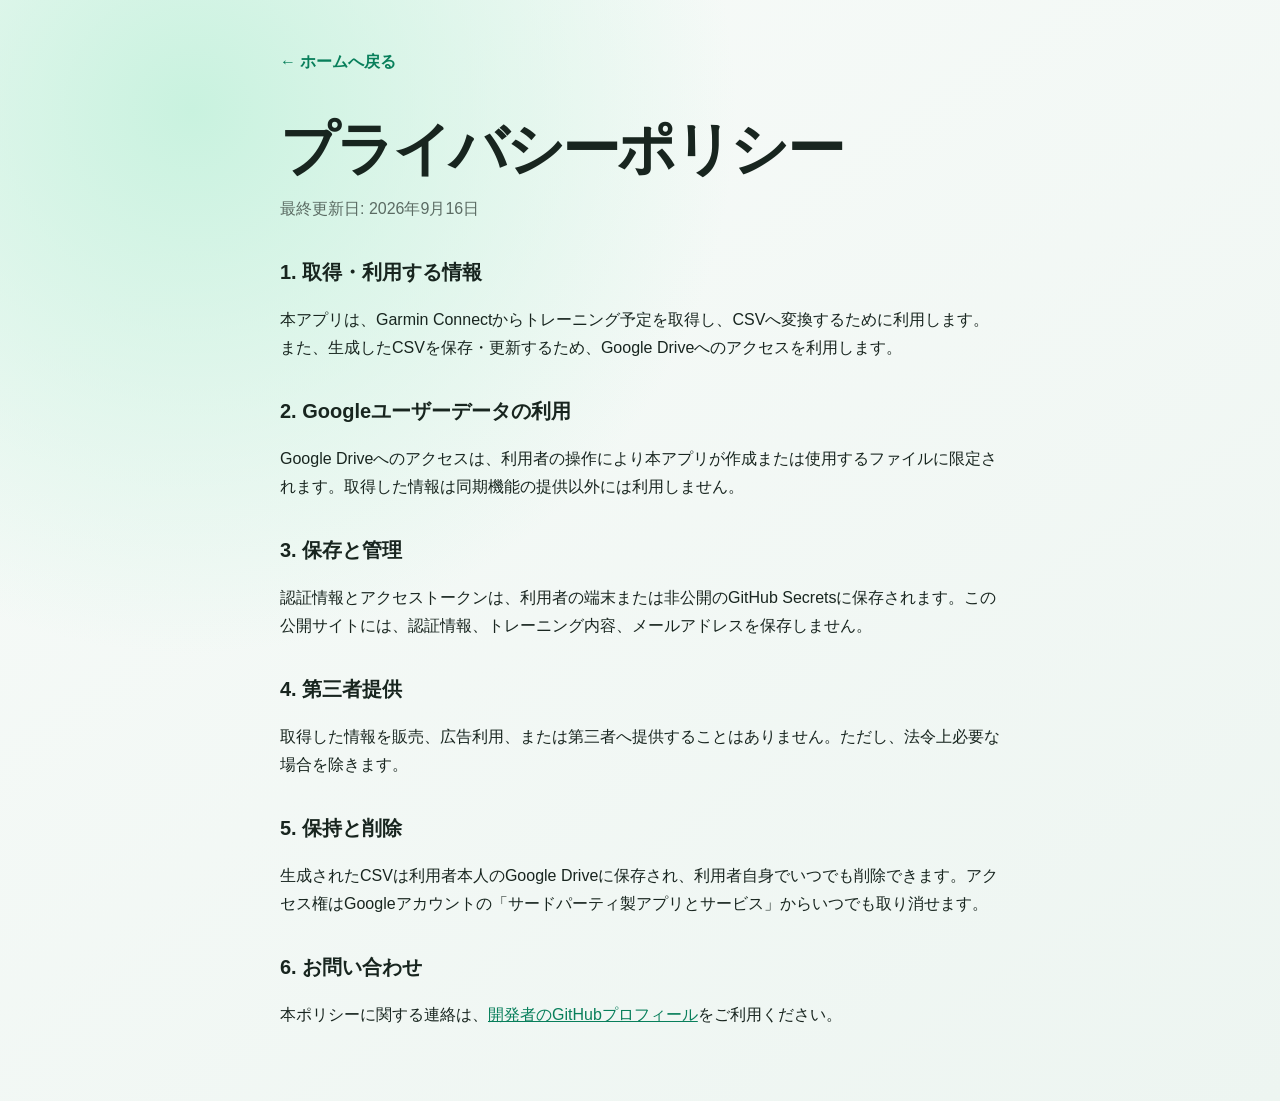
==== privacy.html @ b2700d99 "Add app information and privacy pages" ====
<!doctype html>
<html lang="ja">
<head>
  <meta charset="utf-8">
  <meta name="viewport" content="width=device-width, initial-scale=1">
  <title>プライバシーポリシー | Garmin Training Sync</title>
  <link rel="stylesheet" href="styles.css">
</head>
<body>
  <main class="container document">
    <a class="back" href="index.html">← ホームへ戻る</a>
    <h1>プライバシーポリシー</h1>
    <p class="updated">最終更新日: 2026年9月16日</p>

    <h2>1. 取得・利用する情報</h2>
    <p>本アプリは、Garmin Connectからトレーニング予定を取得し、CSVへ変換するために利用します。また、生成したCSVを保存・更新するため、Google Driveへのアクセスを利用します。</p>

    <h2>2. Googleユーザーデータの利用</h2>
    <p>Google Driveへのアクセスは、利用者の操作により本アプリが作成または使用するファイルに限定されます。取得した情報は同期機能の提供以外には利用しません。</p>

    <h2>3. 保存と管理</h2>
    <p>認証情報とアクセストークンは、利用者の端末または非公開のGitHub Secretsに保存されます。この公開サイトには、認証情報、トレーニング内容、メールアドレスを保存しません。</p>

    <h2>4. 第三者提供</h2>
    <p>取得した情報を販売、広告利用、または第三者へ提供することはありません。ただし、法令上必要な場合を除きます。</p>

    <h2>5. 保持と削除</h2>
    <p>生成されたCSVは利用者本人のGoogle Driveに保存され、利用者自身でいつでも削除できます。アクセス権はGoogleアカウントの「サードパーティ製アプリとサービス」からいつでも取り消せます。</p>

    <h2>6. お問い合わせ</h2>
    <p>本ポリシーに関する連絡は、<a href="https://github.com/goriwest-cmd">開発者のGitHubプロフィール</a>をご利用ください。</p>
  </main>
</body>
</html>
---- styles.css ----
:root {
  color-scheme: light;
  --ink: #18251f;
  --muted: #5b6b63;
  --accent: #087f5b;
  --surface: rgba(255, 255, 255, 0.88);
  --border: #dce7e1;
}

* { box-sizing: border-box; }

body {
  margin: 0;
  min-height: 100vh;
  color: var(--ink);
  font-family: -apple-system, BlinkMacSystemFont, "Segoe UI", sans-serif;
  line-height: 1.75;
  background:
    radial-gradient(circle at 15% 10%, #c9f2df 0, transparent 34rem),
    linear-gradient(145deg, #f8fbf9, #edf5f1);
}

a { color: var(--accent); }

.container {
  width: min(760px, calc(100% - 40px));
  margin: 0 auto;
  padding: 72px 0 56px;
}

.hero { padding: 40px 0 32px; }

.eyebrow {
  margin: 0 0 10px;
  color: var(--accent);
  font-size: .78rem;
  font-weight: 750;
  letter-spacing: .16em;
}

h1 {
  margin: 0 0 16px;
  font-size: clamp(2.4rem, 9vw, 4.8rem);
  line-height: 1.02;
  letter-spacing: -.045em;
}

.lead { max-width: 650px; color: var(--muted); font-size: 1.15rem; }

.card {
  padding: 28px 30px;
  border: 1px solid var(--border);
  border-radius: 20px;
  background: var(--surface);
  box-shadow: 0 18px 60px rgba(31, 75, 56, .09);
}

h2 { margin: 2rem 0 .5rem; font-size: 1.25rem; }
.card h2 { margin-top: 0; }

.links {
  display: flex;
  flex-wrap: wrap;
  gap: 12px 22px;
  margin-top: 28px;
}

.links a, .back { font-weight: 650; text-decoration: none; }
.links a:hover, .back:hover { text-decoration: underline; }

.document {
  max-width: 720px;
  padding-top: 48px;
}

.document h1 {
  margin-top: 44px;
  font-size: clamp(2.1rem, 7vw, 3.6rem);
}

.updated { color: var(--muted); }

@media (max-width: 520px) {
  .container { width: min(100% - 28px, 760px); padding-top: 40px; }
  .card { padding: 22px; }
}
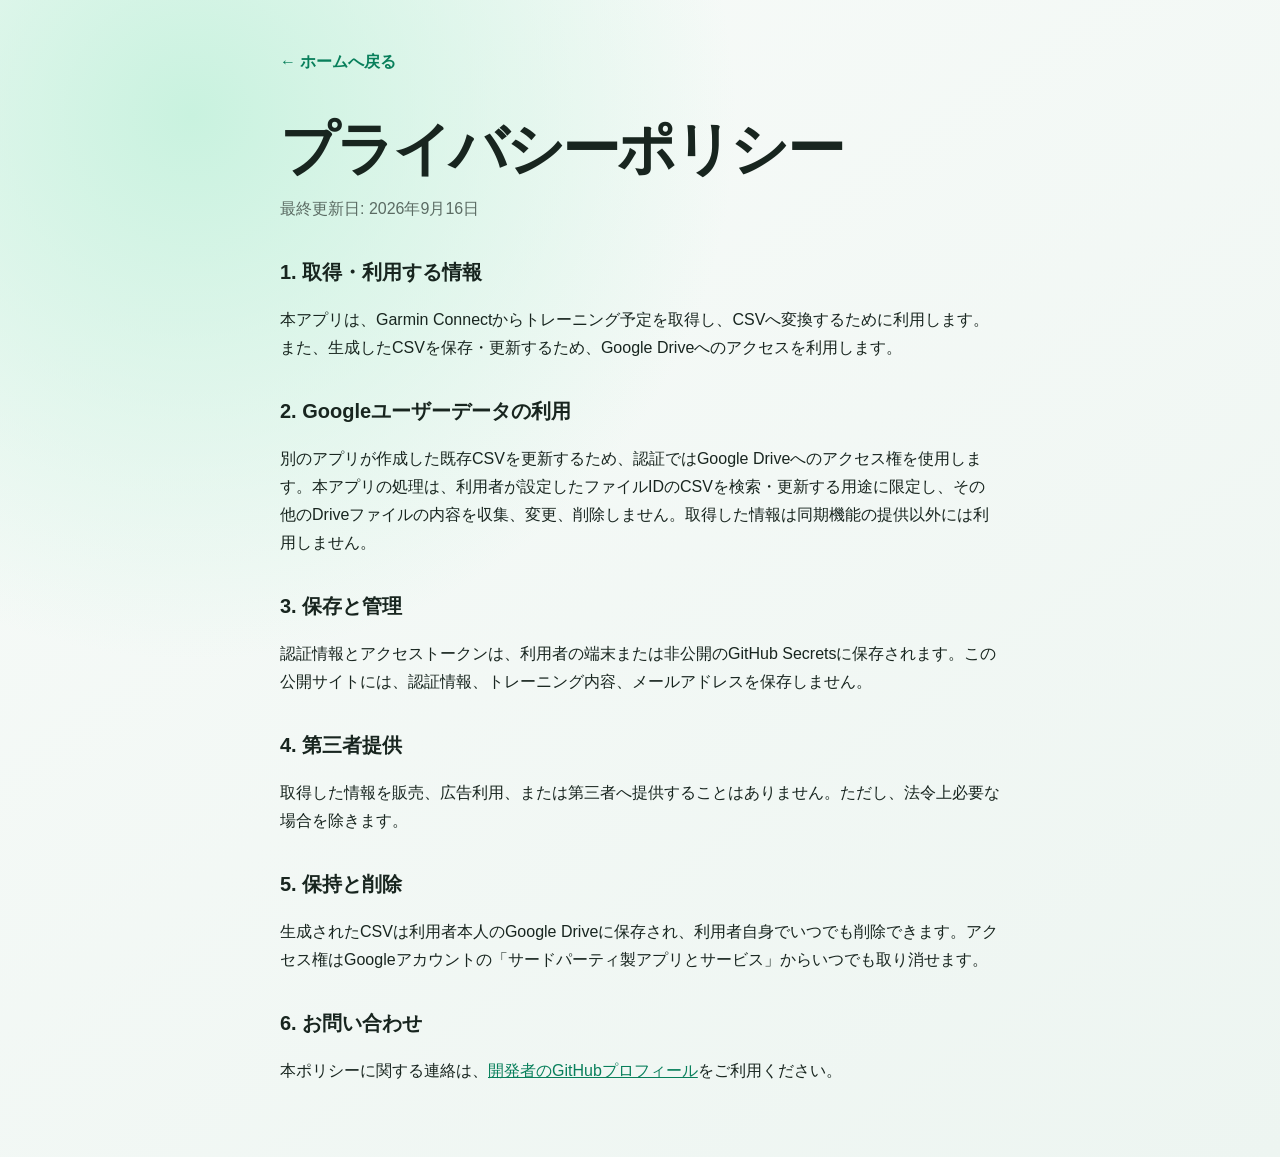
==== commit 42105777: "Clarify existing Drive file access" ====
--- a/privacy.html
+++ b/privacy.html
@@ -16,7 +16,7 @@
     <p>本アプリは、Garmin Connectからトレーニング予定を取得し、CSVへ変換するために利用します。また、生成したCSVを保存・更新するため、Google Driveへのアクセスを利用します。</p>
 
     <h2>2. Googleユーザーデータの利用</h2>
-    <p>Google Driveへのアクセスは、利用者の操作により本アプリが作成または使用するファイルに限定されます。取得した情報は同期機能の提供以外には利用しません。</p>
+    <p>別のアプリが作成した既存CSVを更新するため、認証ではGoogle Driveへのアクセス権を使用します。本アプリの処理は、利用者が設定したファイルIDのCSVを検索・更新する用途に限定し、その他のDriveファイルの内容を収集、変更、削除しません。取得した情報は同期機能の提供以外には利用しません。</p>
 
     <h2>3. 保存と管理</h2>
     <p>認証情報とアクセストークンは、利用者の端末または非公開のGitHub Secretsに保存されます。この公開サイトには、認証情報、トレーニング内容、メールアドレスを保存しません。</p>
